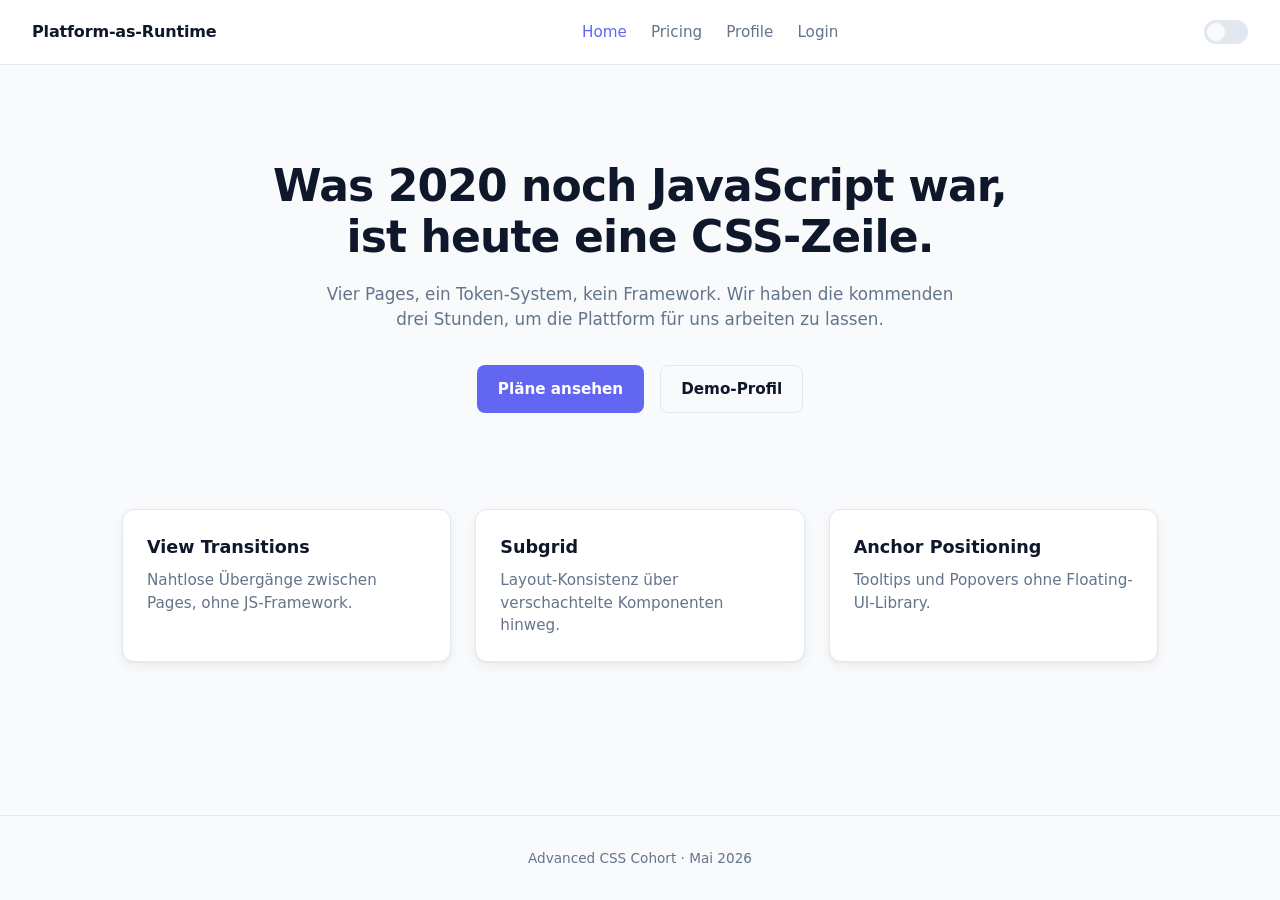
==== index.html @ e336f394 "feat: initial fork of class repo" ====
<!DOCTYPE html>
<html lang="de">
<head>
  <meta charset="UTF-8">
  <meta name="viewport" content="width=device-width, initial-scale=1.0">
  <title>Platform as Runtime — Home</title>
  <link rel="stylesheet" href="tokens.css">
  <link rel="stylesheet" href="base.css">
  <link rel="stylesheet" href="pages.css">
  <link rel="stylesheet" href="transitions.css">
  <link rel="stylesheet" href="tooltips.css">
</head>
<body>
  <header class="site-nav">
    <a href="index.html" class="brand">Platform-as-Runtime</a>
    <nav>
      <a href="index.html" aria-current="page">Home</a>
      <a href="pricing.html">Pricing</a>
      <a href="profile.html">Profile</a>
      <a href="login.html">Login</a>
    </nav>
    <label class="theme-switch" aria-label="Dark Mode umschalten">
      <input type="checkbox" id="theme-toggle">
      <span class="theme-switch-slider"></span>
    </label>
  </header>

  <main class="page page-home">
    <section class="hero">
      <h1>Was 2020 noch JavaScript war,<br>ist heute eine CSS-Zeile.</h1>
      <p class="lead">
        Vier Pages, ein Token-System, kein Framework. Wir haben die kommenden
        drei Stunden, um die Plattform für uns arbeiten zu lassen.
      </p>
      <div class="cta-row">
        <a href="pricing.html" class="btn btn-primary">Pläne ansehen</a>
        <a href="profile.html" class="btn btn-ghost">Demo-Profil</a>
      </div>
    </section>

    <section class="grid-features">
      <article class="feature-card">
        <h3>View Transitions</h3>
        <p>Nahtlose Übergänge zwischen Pages, ohne JS-Framework.</p>
      </article>
      <article class="feature-card">
        <h3>Subgrid</h3>
        <p>Layout-Konsistenz über verschachtelte Komponenten hinweg.</p>
      </article>
      <article class="feature-card">
        <h3>Anchor Positioning</h3>
        <p>Tooltips und Popovers ohne Floating-UI-Library.</p>
      </article>
    </section>
  </main>

  <footer class="site-footer">
    <p>Advanced CSS Cohort · Mai 2026</p>
  </footer>
</body>
</html>
---- tokens.css ----
/* ============================================================
   TOKENS.CSS — 3-Layer Token-System
   Layer 1 = Primitives, Layer 2 = Semantic, Layer 3 = Component
   Brand-Wechsel = Layer 2 ändern, alle Layer-3-Werte folgen.
   ============================================================ */

/* LAYER 1 — PRIMITIVES (rohe Werte, niemals direkt in Components) */
:root {
  --slate-50:  #f8fafc;
  --slate-100: #f1f5f9;
  --slate-200: #e2e8f0;
  --slate-300: #cbd5e1;
  --slate-500: #64748b;
  --slate-700: #334155;
  --slate-900: #0f172a;
  --indigo-500: #6366f1;
  --white: #ffffff;
  --black: #000000;
}

/* LAYER 2 — SEMANTIC (Bedeutung, nicht Zahl) */
:root {
  --color-brand:        var(--indigo-500);
  --color-text:         var(--slate-900);
  --color-text-muted:   var(--slate-500);
  --color-bg:           var(--slate-50);
  --color-card:         var(--white);
  --color-border:       var(--slate-200);
  --color-muted:        var(--slate-300);
}

/* LAYER 3 — COMPONENT (color-mix derived, oklch) */
:root {
  --color-featured-tint:   color-mix(in oklch, var(--color-brand)  8%, white);
  --color-featured-border: color-mix(in oklch, var(--color-brand) 70%, white);
  --color-button-hover:    color-mix(in oklch, var(--color-brand) 85%, black);
  --color-tooltip-bg:      var(--slate-900);
  --color-tooltip-text:    var(--slate-50);

  --radius-card:   0.75rem;
  --radius-button: 0.5rem;
  --radius-pill:   999px;

  --shadow-card: 0 1px 2px color-mix(in oklch, var(--black) 4%, transparent),
                 0 4px 12px color-mix(in oklch, var(--black) 6%, transparent);
}

/* DARK MODE — activated via :has() when #theme-toggle is checked */
body:has(#theme-toggle:checked) {
  --color-text:         var(--slate-50);
  --color-text-muted:   var(--slate-300);
  --color-bg:           var(--slate-900);
  --color-card:         var(--slate-700);
  --color-border:       var(--slate-500);
  --color-muted:        var(--slate-500);
  --color-tooltip-bg:   var(--slate-50);
  --color-tooltip-text: var(--slate-900);
}
---- base.css ----
/* ============================================================
   BASE.CSS — Reset + Body + Nav + Footer + Buttons
   Wiederverwendbar auf allen Pages.
   ============================================================ */

*,
*::before,
*::after {
  box-sizing: border-box;
  margin: 0;
  padding: 0;
}

html {
  scroll-behavior: smooth;
}

body {
  font-family: system-ui, -apple-system, "Segoe UI", sans-serif;
  background: var(--color-bg);
  color: var(--color-text);
  line-height: 1.5;
  min-height: 100vh;
  display: flex;
  flex-direction: column;
}

/* === Site Navigation (auf allen Pages identisch) === */
.site-nav {
  display: flex;
  justify-content: space-between;
  align-items: center;
  padding: 1.25rem 2rem;
  background: var(--color-card);
  border-bottom: 1px solid var(--color-border);
}

.site-nav .brand {
  font-weight: 700;
  font-size: 1rem;
  color: var(--color-text);
  text-decoration: none;
  letter-spacing: -0.01em;
}

.site-nav nav {
  display: flex;
  gap: 1.5rem;
}

.site-nav nav a {
  color: var(--color-text-muted);
  text-decoration: none;
  font-size: 0.95rem;
  transition: color 0.15s ease;
}

.site-nav nav a:hover,
.site-nav nav a[aria-current="page"] {
  color: var(--color-brand);
}

.site-nav nav a:focus-visible {
  outline: 3px solid var(--color-featured-border);
  outline-offset: 2px;
  border-radius: var(--radius-button);
}

/* === Theme Toggle === */
.theme-switch {
  position: relative;
  display: inline-block;
  width: 44px;
  height: 24px;
  cursor: pointer;
  flex-shrink: 0;
}

.theme-switch input {
  opacity: 0;
  width: 0;
  height: 0;
}

.theme-switch-slider {
  position: absolute;
  inset: 0;
  background: var(--color-border);
  border-radius: var(--radius-pill);
  transition: background 0.25s ease;
}

.theme-switch-slider::before {
  content: "";
  position: absolute;
  width: 18px;
  height: 18px;
  left: 3px;
  bottom: 3px;
  background: var(--color-bg);
  border-radius: 50%;
  transition: transform 0.25s ease;
}

.theme-switch input:checked + .theme-switch-slider {
  background: var(--color-brand);
}

.theme-switch input:checked + .theme-switch-slider::before {
  transform: translateX(20px);
}

.theme-switch input:focus-visible + .theme-switch-slider {
  outline: 3px solid var(--color-featured-border);
  outline-offset: 2px;
}

/* === Main Content === */
.page {
  flex: 1;
  width: 100%;
  max-width: 1100px;
  margin: 0 auto;
  padding: 3rem 2rem;
}

/* === Buttons (geteilt) === */
.btn {
  display: inline-block;
  padding: 0.75rem 1.25rem;
  border-radius: var(--radius-button);
  font-weight: 600;
  font-size: 0.95rem;
  text-decoration: none;
  cursor: pointer;
  border: 1px solid transparent;
  transition: background 0.2s ease, color 0.2s ease, border-color 0.2s ease;
}

.btn-primary {
  background: var(--color-brand);
  color: white;
}

.btn-primary:hover {
  background: var(--color-button-hover);
}

.btn-ghost {
  background: transparent;
  color: var(--color-text);
  border-color: var(--color-border);
}

.btn-ghost:hover {
  border-color: var(--color-brand);
  color: var(--color-brand);
}

.btn:focus-visible {
  outline: 3px solid var(--color-featured-border);
  outline-offset: 2px;
}

/* === Footer === */
.site-footer {
  text-align: center;
  padding: 2rem;
  color: var(--color-text-muted);
  font-size: 0.85rem;
  border-top: 1px solid var(--color-border);
}
---- pages.css ----
/* ============================================================
   PAGES.CSS — Page-spezifische Styles für alle vier Pages.
   Home, Pricing, Profile, Login.
   ============================================================ */

/* ========== HOME ========== */
.page-home .hero {
  text-align: center;
  padding: 3rem 0 4rem;
}

.page-home h1 {
  font-size: clamp(1.75rem, 4vw, 2.75rem);
  font-weight: 800;
  letter-spacing: -0.02em;
  line-height: 1.15;
}

.page-home .lead {
  margin-top: 1.25rem;
  font-size: 1.05rem;
  color: var(--color-text-muted);
  max-width: 640px;
  margin-left: auto;
  margin-right: auto;
}

.page-home .cta-row {
  margin-top: 2rem;
  display: flex;
  gap: 1rem;
  justify-content: center;
  flex-wrap: wrap;
}

.grid-features {
  display: grid;
  grid-template-columns: repeat(auto-fit, minmax(240px, 1fr));
  gap: 1.5rem;
  margin-top: 2rem;
}

.feature-card {
  background: var(--color-card);
  border: 1px solid var(--color-border);
  border-radius: var(--radius-card);
  padding: 1.5rem;
  box-shadow: var(--shadow-card);
}

.feature-card h3 {
  font-size: 1.1rem;
  font-weight: 700;
  margin-bottom: 0.5rem;
}

.feature-card p {
  color: var(--color-text-muted);
  font-size: 0.95rem;
}

/* ========== PRICING ========== */
.page-pricing h1 {
  text-align: center;
  font-size: 2.25rem;
  font-weight: 800;
  letter-spacing: -0.02em;
}

.page-pricing .lead {
  text-align: center;
  color: var(--color-text-muted);
  margin-top: 0.5rem;
  margin-bottom: 2.5rem;
}

.pricing-grid {
  display: grid;
  grid-template-columns: repeat(auto-fit, minmax(260px, 1fr));
  grid-template-rows: auto auto auto 1fr auto;
  gap: 1.5rem;

  /* === ISSUE #2 — Subgrid kommt hier dazu ===
     Aktuell hat jede Card ihre eigene innere Höhe.
     Cards mit unterschiedlich langen Features-Listen sind
     vertikal nicht aligned. Subgrid auf .plan macht jede Row
     in jeder Card gleich hoch. Code in der Lecture, Block B. */
}

.plan {
  background: var(--color-card);
  border: 1px solid var(--color-border);
  border-radius: var(--radius-card);
  padding: 2rem;
  display: grid;
  grid-row: span 5;
  grid-template-rows: subgrid;
  gap: 0.75rem;
  box-shadow: var(--shadow-card);
}

.plan h2 {
  font-size: 1.1rem;
  font-weight: 700;
}

.plan .price {
  font-size: 2.5rem;
  font-weight: 800;
  color: var(--color-brand);
  letter-spacing: -0.02em;
}

.plan .desc {
  color: var(--color-text-muted);
  font-size: 0.95rem;
}

.plan .features {
  list-style: none;
  display: flex;
  flex-direction: column;
  gap: 0.4rem;
  margin: 0.5rem 0;
}

.plan .features li {
  font-size: 0.9rem;
  padding-left: 1.25rem;
  position: relative;
}

.plan .features li::before {
  content: "✓";
  position: absolute;
  left: 0;
  color: var(--color-brand);
  font-weight: 700;
}

.plan .btn {
  align-self: end;
  text-align: center;
}

.plan-featured {
  background: var(--color-featured-tint);
  border: 2px solid var(--color-featured-border);
}

/* ========== PROFILE ========== */
.page-profile .profile-header {
  display: flex;
  gap: 1.5rem;
  align-items: center;
  margin-bottom: 2.5rem;
}

.avatar {
  width: 80px;
  height: 80px;
  border-radius: 50%;
  background: var(--color-featured-tint);
  border: 2px solid var(--color-featured-border);
  display: grid;
  place-items: center;
  font-weight: 800;
  font-size: 1.25rem;
  color: var(--color-brand);
  flex-shrink: 0;
}

.profile-meta h1 {
  font-size: 1.75rem;
  font-weight: 800;
  letter-spacing: -0.02em;
}

.profile-meta .role {
  color: var(--color-text-muted);
  font-size: 0.95rem;
  margin-top: 0.15rem;
}

.profile-meta .bio {
  margin-top: 0.5rem;
  max-width: 480px;
}

.stats {
  display: grid;
  grid-template-columns: repeat(auto-fit, minmax(140px, 1fr));
  gap: 1rem;
}

.stat {
  background: var(--color-card);
  border: 1px solid var(--color-border);
  border-radius: var(--radius-card);
  padding: 1.25rem;
  display: flex;
  flex-direction: column;
  gap: 0.25rem;
  text-align: left;
  cursor: pointer;
  font: inherit;
  color: inherit;
  box-shadow: var(--shadow-card);
  transition: border-color 0.15s ease;
}

.stat:hover {
  border-color: var(--color-featured-border);
}

.stat-value {
  font-size: 1.75rem;
  font-weight: 800;
  color: var(--color-brand);
}

.stat-label {
  font-size: 0.85rem;
  color: var(--color-text-muted);
}

/* ========== LOGIN ========== */
.page-login {
  display: grid;
  place-items: center;
}

.login-card {
  width: 100%;
  max-width: 420px;
  background: var(--color-card);
  border: 1px solid var(--color-border);
  border-radius: var(--radius-card);
  padding: 2.25rem;
  box-shadow: var(--shadow-card);
}

.login-card h1 {
  font-size: 1.5rem;
  font-weight: 800;
  letter-spacing: -0.02em;
}

.login-card .subtitle {
  color: var(--color-text-muted);
  font-size: 0.95rem;
  margin-top: 0.25rem;
  margin-bottom: 1.5rem;
}

.login-form {
  display: flex;
  flex-direction: column;
  gap: 1.25rem;
}

.field {
  display: flex;
  flex-direction: column;
  gap: 0.35rem;
}

.field label {
  font-size: 0.85rem;
  font-weight: 600;
}

.field input {
  padding: 0.65rem 0.8rem;
  border: 1px solid var(--color-border);
  border-radius: var(--radius-button);
  font: inherit;
  background: var(--color-card);
  transition: border-color 0.15s ease, box-shadow 0.15s ease;
}

.field input:focus {
  outline: none;
  border-color: var(--color-brand);
  box-shadow: 0 0 0 3px var(--color-featured-tint);
}

.login-form:has(input:placeholder-shown) .btn {
  opacity: 0.55;
  cursor: not-allowed;
}

.forgot {
  text-align: center;
  font-size: 0.85rem;
  margin-top: 0.5rem;
}

.forgot a {
  color: var(--color-brand);
  text-decoration: none;
}
---- transitions.css ----
/* ============================================================
   TRANSITIONS.CSS — View Transitions API
   Diese Datei ist absichtlich fast leer.
   Die Lecture füllt sie zwischen den Markern.

   Issues, die hier gelöst werden:
     · Issue #1 — Page-Transitions zwischen allen vier Pages
     · Issue #4 — view-transition-name Collision (Hyrum's Law)
   ============================================================ */


/* === BEGIN ISSUE #1 — View Transitions Opt-In === */
/*  Wir aktivieren View Transitions als Opt-In für die ganze
    Page. Eine Zeile reicht. Browser ohne Support ignorieren
    es stillschweigend.                                        */
@view-transition {
    navigation:auto;
}


/* === END ISSUE #1 === */


/* === BEGIN ISSUE #1 — Custom Animation für Page-Wechsel === */
/*  Default-Transition ist ein Crossfade. Wir bauen ein leichtes
    Slide-In, das sich nach Linear/Vercel anfühlt.             */
::view-transition-old(root){
    animation: 250ms cubic-bezier(0.4, 0, 0.2, 1) both fade-slide-out;
}

::view-transition-new(root){
    animation: 250ms cubic-bezier(0.4, 0, 0.2, 1) both fade-slide-in;
}

@keyframes fade-slide-out{
    to{
        opacity: 0;
        transform: translateY(-8px);
    }
}

@keyframes fade-slide-in {
    from{
        opacity: 0;
        transform: translateY(8px);
    }
}


/* === END ISSUE #1 === */


/* === BEGIN ISSUE #4 — Eindeutige Transition-Names === */
/*  Wenn mehrere Elemente auf zwei Pages denselben
    view-transition-name haben, wirft der Browser einen Fehler.
    Wir geben jeder Pricing-Card einen eindeutigen Name.       */



/* === END ISSUE #4 === */
---- tooltips.css ----
/* ============================================================
   TOOLTIPS.CSS — Anchor Positioning API
   Diese Datei ist absichtlich fast leer.
   Die Lecture füllt sie zwischen den Markern.

   Issue, das hier gelöst wird:
     · Issue #3 — Tooltips auf Profile-Stats ohne JS-Library
   ============================================================ */


/* === BEGIN ISSUE #3 — Anchor Setup === */
/*  Jede .stat wird zu einem Anker, an dem ein Tooltip hängt.
    Wir benutzen anchor-name, position-anchor und das
    ::after-Pseudo-Element für den Tooltip-Inhalt.            */

.stat {
  anchor-name: --stat;
  position: relative;
}

.stat:nth-child(1) { anchor-name: --stat-1; }
.stat:nth-child(2) { anchor-name: --stat-2; }
.stat:nth-child(3) { anchor-name: --stat-3; }

.stat[data-tooltip]::after {
  content: attr(data-tooltip);
  position: absolute;
  bottom: anchor(top);
  left: anchor(center);
  white-space: nowrap;
  pointer-events: none;
  background: var(--color-tooltip-bg);
  color: var(--color-tooltip-text);
  font-size: 0.8rem;
  font-weight: 500;
  padding: 0.4rem 0.65rem;
  border-radius: var(--radius-button);
  box-shadow: var(--shadow-card);
  opacity: 0;
  translate: -50% 0px;
  transition: opacity 0.15s ease, translate 0.15s ease;
}

.stat:nth-child(1)[data-tooltip]::after { position-anchor: --stat-1; }
.stat:nth-child(2)[data-tooltip]::after { position-anchor: --stat-2; }
.stat:nth-child(3)[data-tooltip]::after { position-anchor: --stat-3; }

/* === END ISSUE #3 === */


/* === BEGIN ISSUE #3 — Tooltip Visual + Position === */
/*  Tooltip ist standardmäßig versteckt. Auf :hover und :focus
    erscheint er, positioniert über dem Anker.                */

.stat:hover::after, .stat:focus-visible::after {
  opacity: 1;
  translate: -50% -8px;
}

/* === END ISSUE #3 === */


/* === BEGIN ISSUE #5 — @supports Fallback === */
/*  Anchor Positioning läuft Mai 2026 nur in Chromium-Browsern.
    Firefox + Safari sehen einen einfachen, statischen Fallback.
    Das gehört in @supports, damit moderne Browser den Block
    sehen, ältere ihn überspringen.                            */

@supports not (anchor-name: --test) {
  .stat[data-tooltip]::after {
    bottom: 100%;
    left: 50%;
    translate: -50% -8px;
  }
}

/* === END ISSUE #5 === */
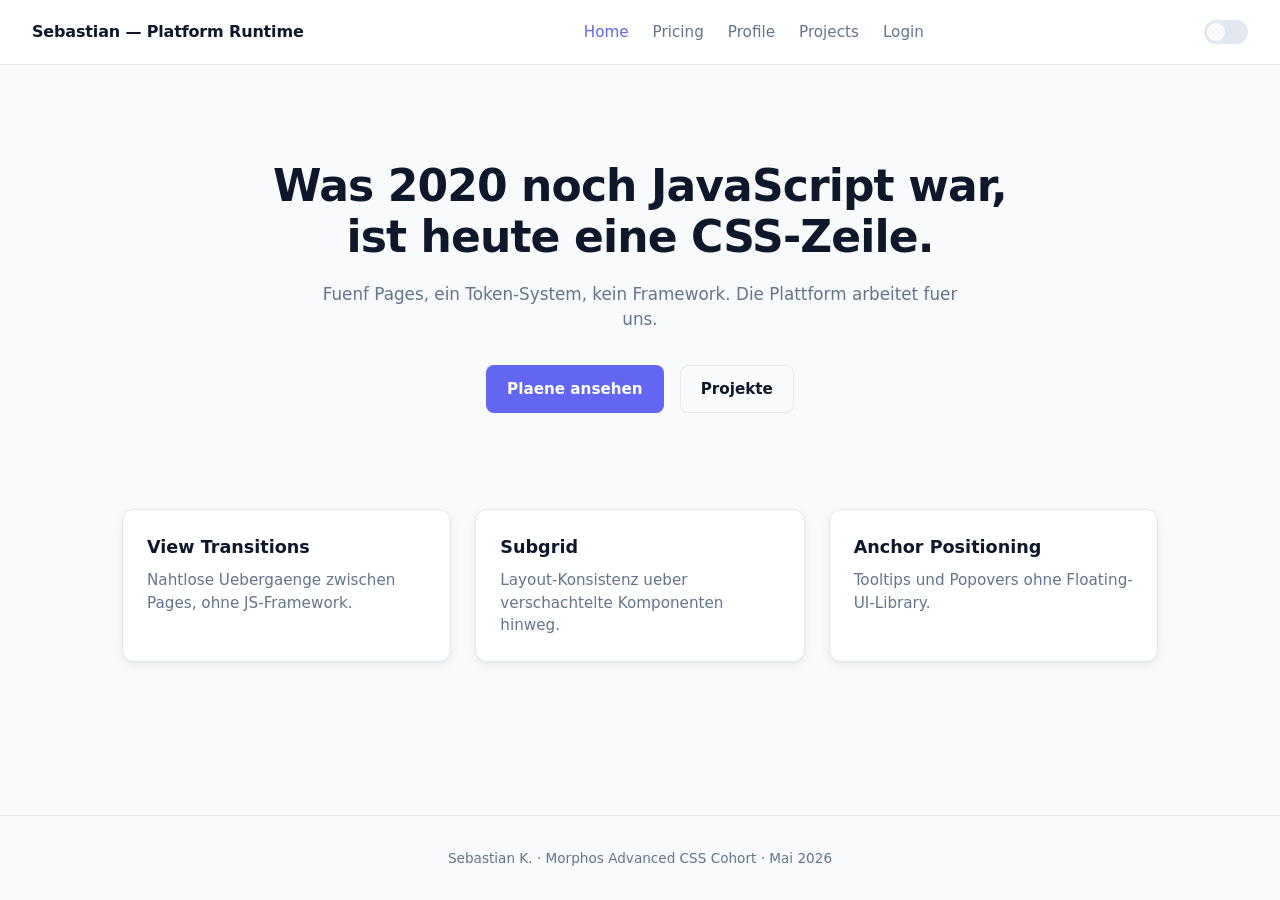
==== commit cd33f470: "feat: personal platform-runtime with production-grade CSS Path A (Fundamentals) + Path B (Advanced) " ====
--- a/index.html
+++ b/index.html
@@ -3,20 +3,22 @@
 <head>
   <meta charset="UTF-8">
   <meta name="viewport" content="width=device-width, initial-scale=1.0">
-  <title>Platform as Runtime — Home</title>
+  <title>Sebastian — Home</title>
   <link rel="stylesheet" href="tokens.css">
   <link rel="stylesheet" href="base.css">
   <link rel="stylesheet" href="pages.css">
   <link rel="stylesheet" href="transitions.css">
   <link rel="stylesheet" href="tooltips.css">
+  <link rel="stylesheet" href="effects.css">
 </head>
 <body>
   <header class="site-nav">
-    <a href="index.html" class="brand">Platform-as-Runtime</a>
+    <a href="index.html" class="brand">Sebastian — Platform Runtime</a>
     <nav>
       <a href="index.html" aria-current="page">Home</a>
       <a href="pricing.html">Pricing</a>
       <a href="profile.html">Profile</a>
+      <a href="projects.html">Projects</a>
       <a href="login.html">Login</a>
     </nav>
     <label class="theme-switch" aria-label="Dark Mode umschalten">
@@ -29,23 +31,22 @@
     <section class="hero">
       <h1>Was 2020 noch JavaScript war,<br>ist heute eine CSS-Zeile.</h1>
       <p class="lead">
-        Vier Pages, ein Token-System, kein Framework. Wir haben die kommenden
-        drei Stunden, um die Plattform für uns arbeiten zu lassen.
+        Fuenf Pages, ein Token-System, kein Framework. Die Plattform arbeitet fuer uns.
       </p>
       <div class="cta-row">
-        <a href="pricing.html" class="btn btn-primary">Pläne ansehen</a>
-        <a href="profile.html" class="btn btn-ghost">Demo-Profil</a>
+        <a href="pricing.html" class="btn btn-primary">Plaene ansehen</a>
+        <a href="projects.html" class="btn btn-ghost">Projekte</a>
       </div>
     </section>
 
     <section class="grid-features">
       <article class="feature-card">
         <h3>View Transitions</h3>
-        <p>Nahtlose Übergänge zwischen Pages, ohne JS-Framework.</p>
+        <p>Nahtlose Uebergaenge zwischen Pages, ohne JS-Framework.</p>
       </article>
       <article class="feature-card">
         <h3>Subgrid</h3>
-        <p>Layout-Konsistenz über verschachtelte Komponenten hinweg.</p>
+        <p>Layout-Konsistenz ueber verschachtelte Komponenten hinweg.</p>
       </article>
       <article class="feature-card">
         <h3>Anchor Positioning</h3>
@@ -55,7 +56,7 @@
   </main>
 
   <footer class="site-footer">
-    <p>Advanced CSS Cohort · Mai 2026</p>
+    <p>Sebastian K. · Morphos Advanced CSS Cohort · Mai 2026</p>
   </footer>
 </body>
 </html>
--- a/tokens.css
+++ b/tokens.css
@@ -30,6 +30,13 @@
 }
 
 /* LAYER 3 — COMPONENT (color-mix derived, oklch) */
+/* Cascade-Frage:
+   1. --color-brand ist auf Layer 2 (Semantic) definiert.
+   2. Wenn ich in .login-card --color-brand neu setze, wuerden alle Layer-3-Tokens
+      (featured-tint, featured-border, button-hover) innerhalb der .login-card
+      automatisch den neuen Wert verwenden — Cascade-Vererbung greift lokal.
+   3. Das waere eine gute Idee fuer lokale Branding-Varianten (z.B. Error-State),
+      aber gefaehrlich wenn unbewusst gemacht — alle abgeleiteten Tokens aendern sich mit. */
 :root {
   --color-featured-tint:   color-mix(in oklch, var(--color-brand)  8%, white);
   --color-featured-border: color-mix(in oklch, var(--color-brand) 70%, white);
--- a/base.css
+++ b/base.css
@@ -26,6 +26,7 @@
 }
 
 /* === Site Navigation (auf allen Pages identisch) === */
+/* Specificity: (0, 0, 1, 0) — eine Klasse */
 .site-nav {
   display: flex;
   justify-content: space-between;
@@ -55,7 +56,9 @@
   transition: color 0.15s ease;
 }
 
+/* Specificity: (0, 0, 2, 2) — zwei Klassen/Pseudo-Klassen + zwei Types */
 .site-nav nav a:hover,
+/* Specificity: (0, 0, 2, 2) — eine Klasse + ein Attribut + zwei Types */
 .site-nav nav a[aria-current="page"] {
   color: var(--color-brand);
 }
@@ -137,6 +140,7 @@
   transition: background 0.2s ease, color 0.2s ease, border-color 0.2s ease;
 }
 
+/* Specificity: (0, 0, 2, 0) — zwei Klassen */
 .btn-primary {
   background: var(--color-brand);
   color: white;
--- a/pages.css
+++ b/pages.css
@@ -87,6 +87,12 @@
      in jeder Card gleich hoch. Code in der Lecture, Block B. */
 }
 
+/* Box-Model-Frage: was waere die tatsaechliche Breite einer .plan-Card,
+   wenn box-sizing NICHT border-box waere?
+   Antwort: Bei content-box waere die Breite = content-width + 2*padding(2rem=32px) + 2*border(1px)
+   = content-width + 64px + 2px = content-width + 66px.
+   Da .plan in einem Grid mit minmax(260px, 1fr) liegt, waere die Card bei 260px Content
+   tatsaechlich 260 + 66 = 326px breit — das Grid wuerde ueberlaufen. */
 .plan {
   background: var(--color-card);
   border: 1px solid var(--color-border);
@@ -300,3 +306,86 @@
   color: var(--color-brand);
   text-decoration: none;
 }
+
+/* ========== PROJECTS ========== */
+.page-projects h1 {
+  text-align: center;
+  font-size: 2.25rem;
+  font-weight: 800;
+  letter-spacing: -0.02em;
+}
+
+.page-projects .lead {
+  text-align: center;
+  color: var(--color-text-muted);
+  margin-top: 0.5rem;
+  margin-bottom: 2.5rem;
+}
+
+.projects-grid {
+  display: grid;
+  grid-template-columns: repeat(auto-fit, minmax(260px, 1fr));
+  grid-template-rows: auto auto auto 1fr auto;
+  gap: 1.5rem;
+}
+
+.project-card {
+  background: var(--color-card);
+  border: 1px solid var(--color-border);
+  border-radius: var(--radius-card);
+  padding: 1.5rem;
+  display: grid;
+  grid-row: span 5;
+  grid-template-rows: subgrid;
+  gap: 0.5rem;
+  box-shadow: var(--shadow-card);
+  transition: border-color 0.15s ease;
+}
+
+.project-card:hover {
+  border-color: var(--color-featured-border);
+}
+
+.project-icon {
+  font-size: 1.5rem;
+  color: var(--color-brand);
+}
+
+.project-card h2 {
+  font-size: 1.1rem;
+  font-weight: 700;
+}
+
+.project-desc {
+  color: var(--color-text-muted);
+  font-size: 0.9rem;
+}
+
+.project-tags {
+  list-style: none;
+  display: flex;
+  flex-wrap: wrap;
+  gap: 0.4rem;
+  margin: 0.25rem 0;
+}
+
+.project-tags li {
+  font-size: 0.75rem;
+  font-weight: 600;
+  padding: 0.2rem 0.5rem;
+  border-radius: var(--radius-pill);
+  background: var(--color-featured-tint);
+  color: var(--color-brand);
+  border: 1px solid var(--color-featured-border);
+}
+
+.project-status {
+  font-size: 0.8rem;
+  color: var(--color-text-muted);
+  align-self: end;
+}
+
+.project-featured {
+  background: var(--color-featured-tint);
+  border: 2px solid var(--color-featured-border);
+}
--- a/transitions.css
+++ b/transitions.css
@@ -55,6 +55,29 @@
     view-transition-name haben, wirft der Browser einen Fehler.
     Wir geben jeder Pricing-Card einen eindeutigen Name.       */
 
+.plan:nth-child(1) { view-transition-name: plan-starter; }
+.plan:nth-child(2) { view-transition-name: plan-pro; }
+.plan:nth-child(3) { view-transition-name: plan-enterprise; }
+
+/* === END ISSUE #4 === */
 
 
-/* === END ISSUE #4 === */
+/* === A4: prefers-reduced-motion — a11y-aware Animations === */
+
+@media (prefers-reduced-motion: reduce) {
+  ::view-transition-old(root),
+  ::view-transition-new(root) {
+    animation: none;
+  }
+}
+
+@media (prefers-reduced-motion: reduce) {
+  *,
+  *::before,
+  *::after {
+    animation-duration: 0.01ms !important;
+    animation-iteration-count: 1 !important;
+    transition-duration: 0.01ms !important;
+    scroll-behavior: auto !important;
+  }
+}
--- a/tooltips.css
+++ b/tooltips.css
@@ -39,6 +39,9 @@
   opacity: 0;
   translate: -50% 0px;
   transition: opacity 0.15s ease, translate 0.15s ease;
+
+  /* A3: position-try — Edge-Detection fuer Viewport-Raender */
+  position-try-fallbacks: flip-block, flip-inline, flip-block flip-inline;
 }
 
 .stat:nth-child(1)[data-tooltip]::after { position-anchor: --stat-1; }
--- a/effects.css
+++ b/effects.css
@@ -0,0 +1,63 @@
+/* ============================================================
+   EFFECTS.CSS — @property-driven Animations + @scope Isolation
+   Path B Advanced Topics: A1 (Conic Glow) + A2 (@scope)
+   ============================================================ */
+
+/* === A1: @property Animated Conic-Gradient Border === */
+
+@property --pro-glow-angle {
+  syntax: '<angle>';
+  initial-value: 0deg;
+  inherits: false;
+}
+
+.plan-featured {
+  position: relative;
+}
+
+.plan-featured::before {
+  content: '';
+  position: absolute;
+  inset: -2px;
+  z-index: -1;
+  border-radius: var(--radius-card);
+  background: conic-gradient(
+    from var(--pro-glow-angle),
+    var(--color-brand) 0%,
+    transparent 30%,
+    transparent 70%,
+    var(--color-brand) 100%
+  );
+  animation: pro-glow-rotate 6s linear infinite;
+}
+
+@keyframes pro-glow-rotate {
+  to { --pro-glow-angle: 360deg; }
+}
+
+/* === A2: @scope Component Isolation === */
+
+@scope (.glow-card) {
+  :scope {
+    position: relative;
+    overflow: hidden;
+  }
+
+  :scope::after {
+    content: '';
+    position: absolute;
+    inset: 0;
+    background: radial-gradient(
+      circle at var(--mouse-x, 50%) var(--mouse-y, 50%),
+      color-mix(in oklch, var(--color-brand) 15%, transparent) 0%,
+      transparent 60%
+    );
+    pointer-events: none;
+    opacity: 0;
+    transition: opacity 0.3s ease;
+  }
+
+  :scope:hover::after {
+    opacity: 1;
+  }
+}
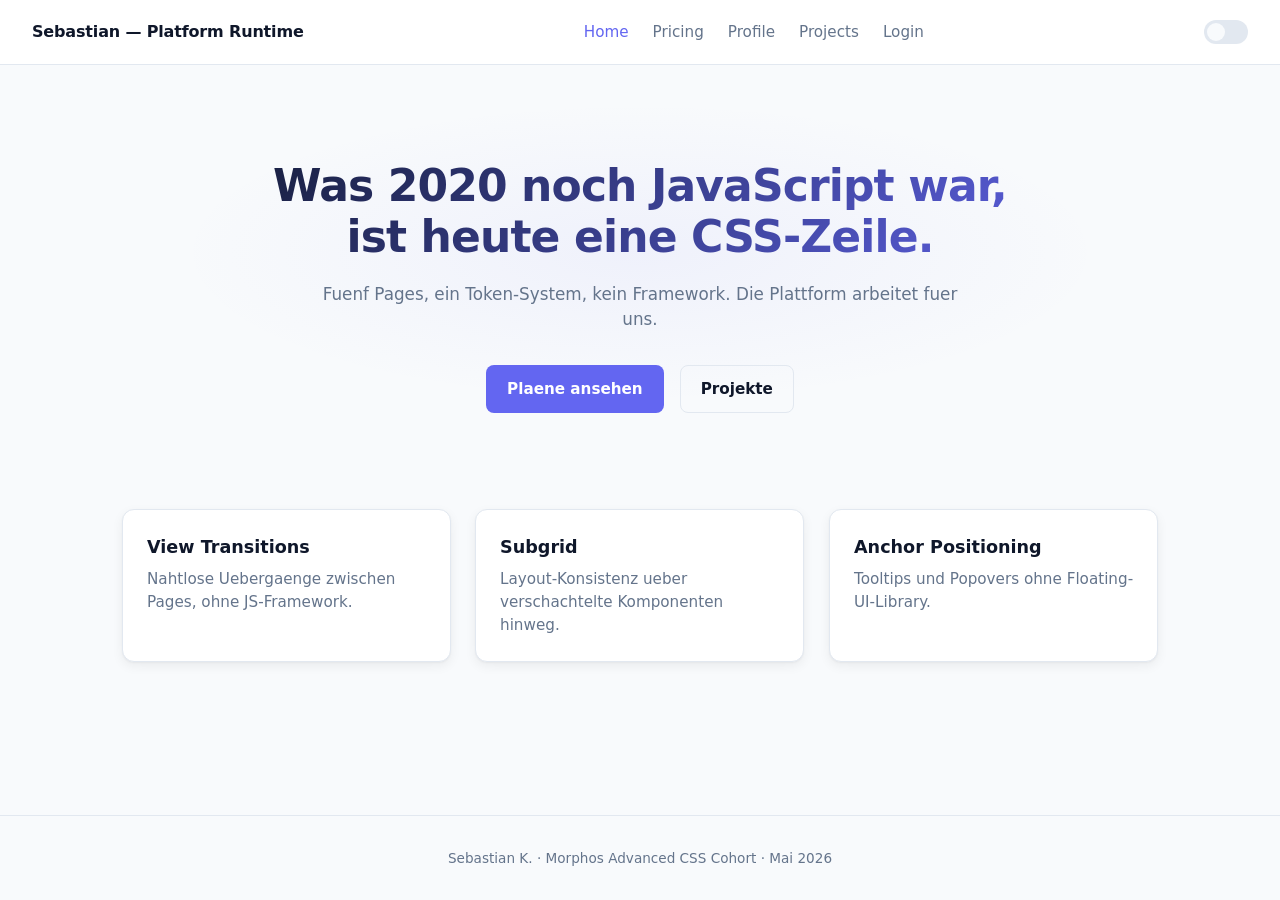
==== commit 21552e00: "feat: add 8 production-ready optimizations Responsive hamburger nav (CSS-only :has()), @container qu" ====
--- a/index.html
+++ b/index.html
@@ -3,6 +3,12 @@
 <head>
   <meta charset="UTF-8">
   <meta name="viewport" content="width=device-width, initial-scale=1.0">
+  <meta name="description" content="Sebastian K. — Personal Platform-Runtime Showcase. Gebaut mit Modern CSS Features: Tokens, :has(), @container, View Transitions, Subgrid, Anchor Positioning.">
+  <meta property="og:title" content="Sebastian K. — Platform Runtime">
+  <meta property="og:description" content="Multi-Page Showcase mit Modern CSS Features. Kein Framework, kein Build-Step.">
+  <meta property="og:type" content="website">
+  <meta name="theme-color" content="#6366f1">
+  <link rel="icon" href="data:image/svg+xml,<svg xmlns='http://www.w3.org/2000/svg' viewBox='0 0 100 100'><text y='.9em' font-size='90'>S</text></svg>">
   <title>Sebastian — Home</title>
   <link rel="stylesheet" href="tokens.css">
   <link rel="stylesheet" href="base.css">
@@ -10,10 +16,17 @@
   <link rel="stylesheet" href="transitions.css">
   <link rel="stylesheet" href="tooltips.css">
   <link rel="stylesheet" href="effects.css">
+  <script>if(localStorage.getItem('theme-dark')==='true'){document.documentElement.classList.add('dark-preload')}</script>
 </head>
 <body>
+  <a href="#main" class="skip-link">Zum Inhalt springen</a>
+
   <header class="site-nav">
     <a href="index.html" class="brand">Sebastian — Platform Runtime</a>
+    <input type="checkbox" id="nav-toggle" class="nav-toggle" aria-hidden="true">
+    <label for="nav-toggle" class="hamburger" aria-label="Navigation oeffnen">
+      <span></span><span></span><span></span>
+    </label>
     <nav>
       <a href="index.html" aria-current="page">Home</a>
       <a href="pricing.html">Pricing</a>
@@ -27,7 +40,7 @@
     </label>
   </header>
 
-  <main class="page page-home">
+  <main class="page page-home" id="main">
     <section class="hero">
       <h1>Was 2020 noch JavaScript war,<br>ist heute eine CSS-Zeile.</h1>
       <p class="lead">
@@ -58,5 +71,11 @@
   <footer class="site-footer">
     <p>Sebastian K. · Morphos Advanced CSS Cohort · Mai 2026</p>
   </footer>
+
+  <script>
+    const toggle = document.getElementById('theme-toggle');
+    if (localStorage.getItem('theme-dark') === 'true') toggle.checked = true;
+    toggle.addEventListener('change', () => localStorage.setItem('theme-dark', toggle.checked));
+  </script>
 </body>
 </html>
--- a/base.css
+++ b/base.css
@@ -23,6 +23,25 @@
   min-height: 100vh;
   display: flex;
   flex-direction: column;
+}
+
+/* === Skip-to-Content (a11y) === */
+.skip-link {
+  position: absolute;
+  top: -100%;
+  left: 1rem;
+  padding: 0.5rem 1rem;
+  background: var(--color-brand);
+  color: white;
+  font-weight: 600;
+  font-size: 0.9rem;
+  border-radius: var(--radius-button);
+  z-index: 1000;
+  text-decoration: none;
+}
+
+.skip-link:focus {
+  top: 0.5rem;
 }
 
 /* === Site Navigation (auf allen Pages identisch) === */
@@ -67,6 +86,71 @@
   outline: 3px solid var(--color-featured-border);
   outline-offset: 2px;
   border-radius: var(--radius-button);
+}
+
+/* === Hamburger Menu (CSS-only via :has()) === */
+.nav-toggle {
+  display: none;
+  width: 0;
+  height: 0;
+}
+
+.hamburger {
+  display: none;
+  flex-direction: column;
+  gap: 5px;
+  cursor: pointer;
+  padding: 0.25rem;
+  border: none;
+  background: none;
+}
+
+.hamburger span {
+  display: block;
+  width: 24px;
+  height: 2px;
+  background: var(--color-text);
+  border-radius: 2px;
+  transition: transform 0.25s ease, opacity 0.25s ease;
+}
+
+@media (max-width: 640px) {
+  .hamburger {
+    display: flex;
+  }
+
+  .site-nav nav {
+    position: absolute;
+    top: 100%;
+    left: 0;
+    right: 0;
+    flex-direction: column;
+    background: var(--color-card);
+    border-bottom: 1px solid var(--color-border);
+    padding: 1rem 2rem;
+    gap: 0.75rem;
+    display: none;
+    box-shadow: var(--shadow-card);
+    z-index: 100;
+  }
+
+  .site-nav {
+    position: relative;
+  }
+
+  .site-nav:has(.nav-toggle:checked) nav {
+    display: flex;
+  }
+
+  .site-nav:has(.nav-toggle:checked) .hamburger span:nth-child(1) {
+    transform: rotate(45deg) translate(5px, 5px);
+  }
+  .site-nav:has(.nav-toggle:checked) .hamburger span:nth-child(2) {
+    opacity: 0;
+  }
+  .site-nav:has(.nav-toggle:checked) .hamburger span:nth-child(3) {
+    transform: rotate(-45deg) translate(5px, -5px);
+  }
 }
 
 /* === Theme Toggle === */
--- a/pages.css
+++ b/pages.css
@@ -46,6 +46,14 @@
   border-radius: var(--radius-card);
   padding: 1.5rem;
   box-shadow: var(--shadow-card);
+  container-type: inline-size;
+  container-name: feature;
+  transition: border-color 0.15s ease, transform 0.2s ease;
+}
+
+.feature-card:hover {
+  border-color: var(--color-featured-border);
+  transform: translateY(-2px);
 }
 
 .feature-card h3 {
@@ -57,6 +65,19 @@
 .feature-card p {
   color: var(--color-text-muted);
   font-size: 0.95rem;
+}
+
+@container feature (min-width: 320px) {
+  .feature-card {
+    display: flex;
+    gap: 1rem;
+    align-items: center;
+  }
+
+  .feature-card h3 {
+    margin-bottom: 0;
+    white-space: nowrap;
+  }
 }
 
 /* ========== PRICING ========== */
@@ -296,6 +317,27 @@
   cursor: not-allowed;
 }
 
+.field:has(input[type="email"]:valid:not(:placeholder-shown)) input {
+  border-color: #22c55e;
+  box-shadow: 0 0 0 3px color-mix(in oklch, #22c55e 12%, transparent);
+}
+
+.field:has(input[type="email"]:invalid:not(:placeholder-shown)) input {
+  border-color: #ef4444;
+  box-shadow: 0 0 0 3px color-mix(in oklch, #ef4444 12%, transparent);
+}
+
+.field:has(input[type="password"]:valid:not(:placeholder-shown)) input[type="password"] {
+  border-color: #22c55e;
+  box-shadow: 0 0 0 3px color-mix(in oklch, #22c55e 12%, transparent);
+}
+
+.login-form:has(input[type="email"]:valid:not(:placeholder-shown)):has(input[type="password"]:valid:not(:placeholder-shown)) .btn {
+  opacity: 1;
+  cursor: pointer;
+  box-shadow: 0 0 0 3px var(--color-featured-tint);
+}
+
 .forgot {
   text-align: center;
   font-size: 0.85rem;
@@ -339,7 +381,9 @@
   grid-template-rows: subgrid;
   gap: 0.5rem;
   box-shadow: var(--shadow-card);
-  transition: border-color 0.15s ease;
+  transition: border-color 0.15s ease, transform 0.2s ease;
+  container-type: inline-size;
+  container-name: project;
 }
 
 .project-card:hover {
--- a/effects.css
+++ b/effects.css
@@ -8,6 +8,12 @@
 @property --pro-glow-angle {
   syntax: '<angle>';
   initial-value: 0deg;
+  inherits: false;
+}
+
+@property --hero-hue {
+  syntax: '<angle>';
+  initial-value: 239deg;
   inherits: false;
 }
 
@@ -28,11 +34,57 @@
     transparent 70%,
     var(--color-brand) 100%
   );
-  animation: pro-glow-rotate 6s linear infinite;
+}
+
+@media (prefers-reduced-motion: no-preference) {
+  .plan-featured::before {
+    animation: pro-glow-rotate 6s linear infinite;
+  }
 }
 
 @keyframes pro-glow-rotate {
   to { --pro-glow-angle: 360deg; }
+}
+
+/* === Hero Visual Enhancement === */
+
+.page-home .hero {
+  position: relative;
+}
+
+.page-home .hero::before {
+  content: '';
+  position: absolute;
+  inset: -2rem;
+  z-index: -1;
+  background: radial-gradient(
+    ellipse 60% 50% at 50% 40%,
+    color-mix(in oklch, var(--color-brand) 6%, transparent) 0%,
+    transparent 70%
+  );
+  border-radius: 50%;
+}
+
+@media (prefers-reduced-motion: no-preference) {
+  .page-home .hero::before {
+    animation: hero-pulse 8s ease-in-out infinite alternate;
+  }
+}
+
+@keyframes hero-pulse {
+  from { opacity: 0.6; transform: scale(1); }
+  to { opacity: 1; transform: scale(1.05); }
+}
+
+.page-home h1 {
+  background: linear-gradient(
+    135deg,
+    var(--color-text) 0%,
+    var(--color-brand) 100%
+  );
+  background-clip: text;
+  -webkit-background-clip: text;
+  -webkit-text-fill-color: transparent;
 }
 
 /* === A2: @scope Component Isolation === */
